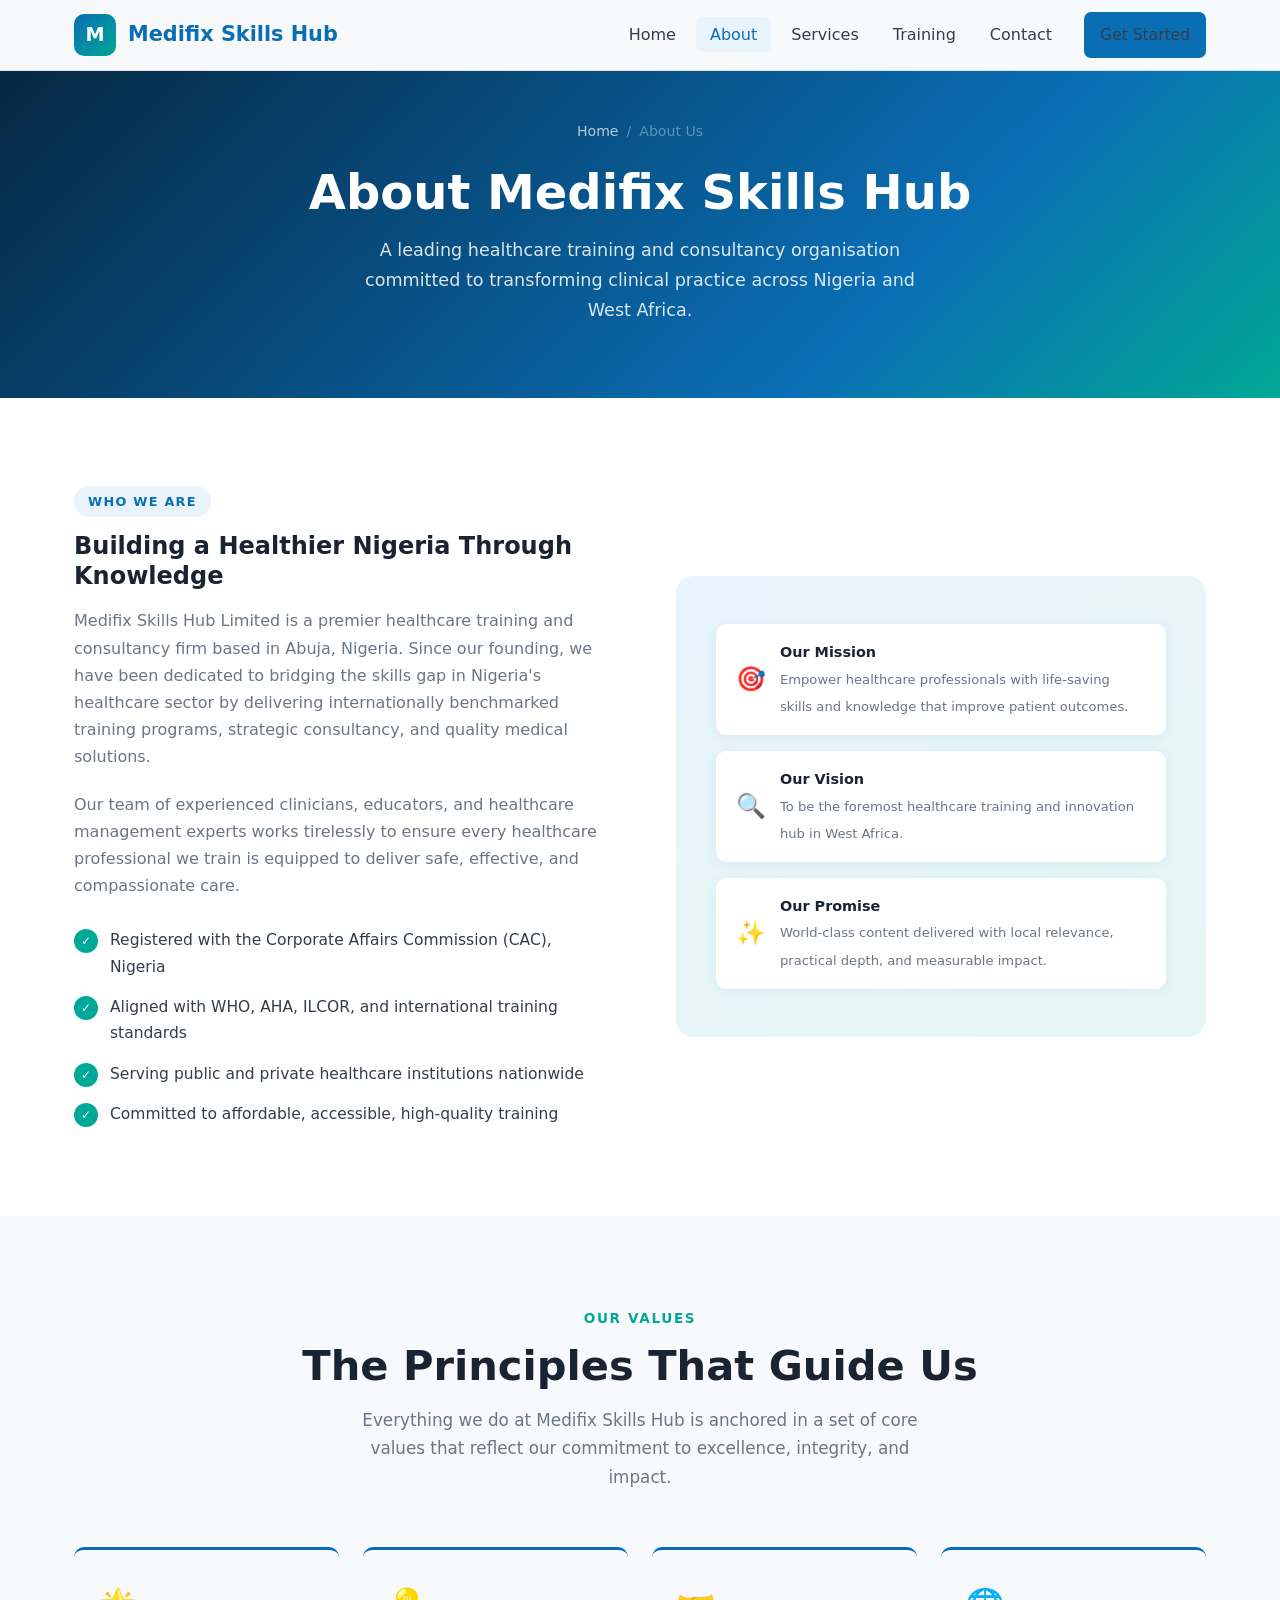
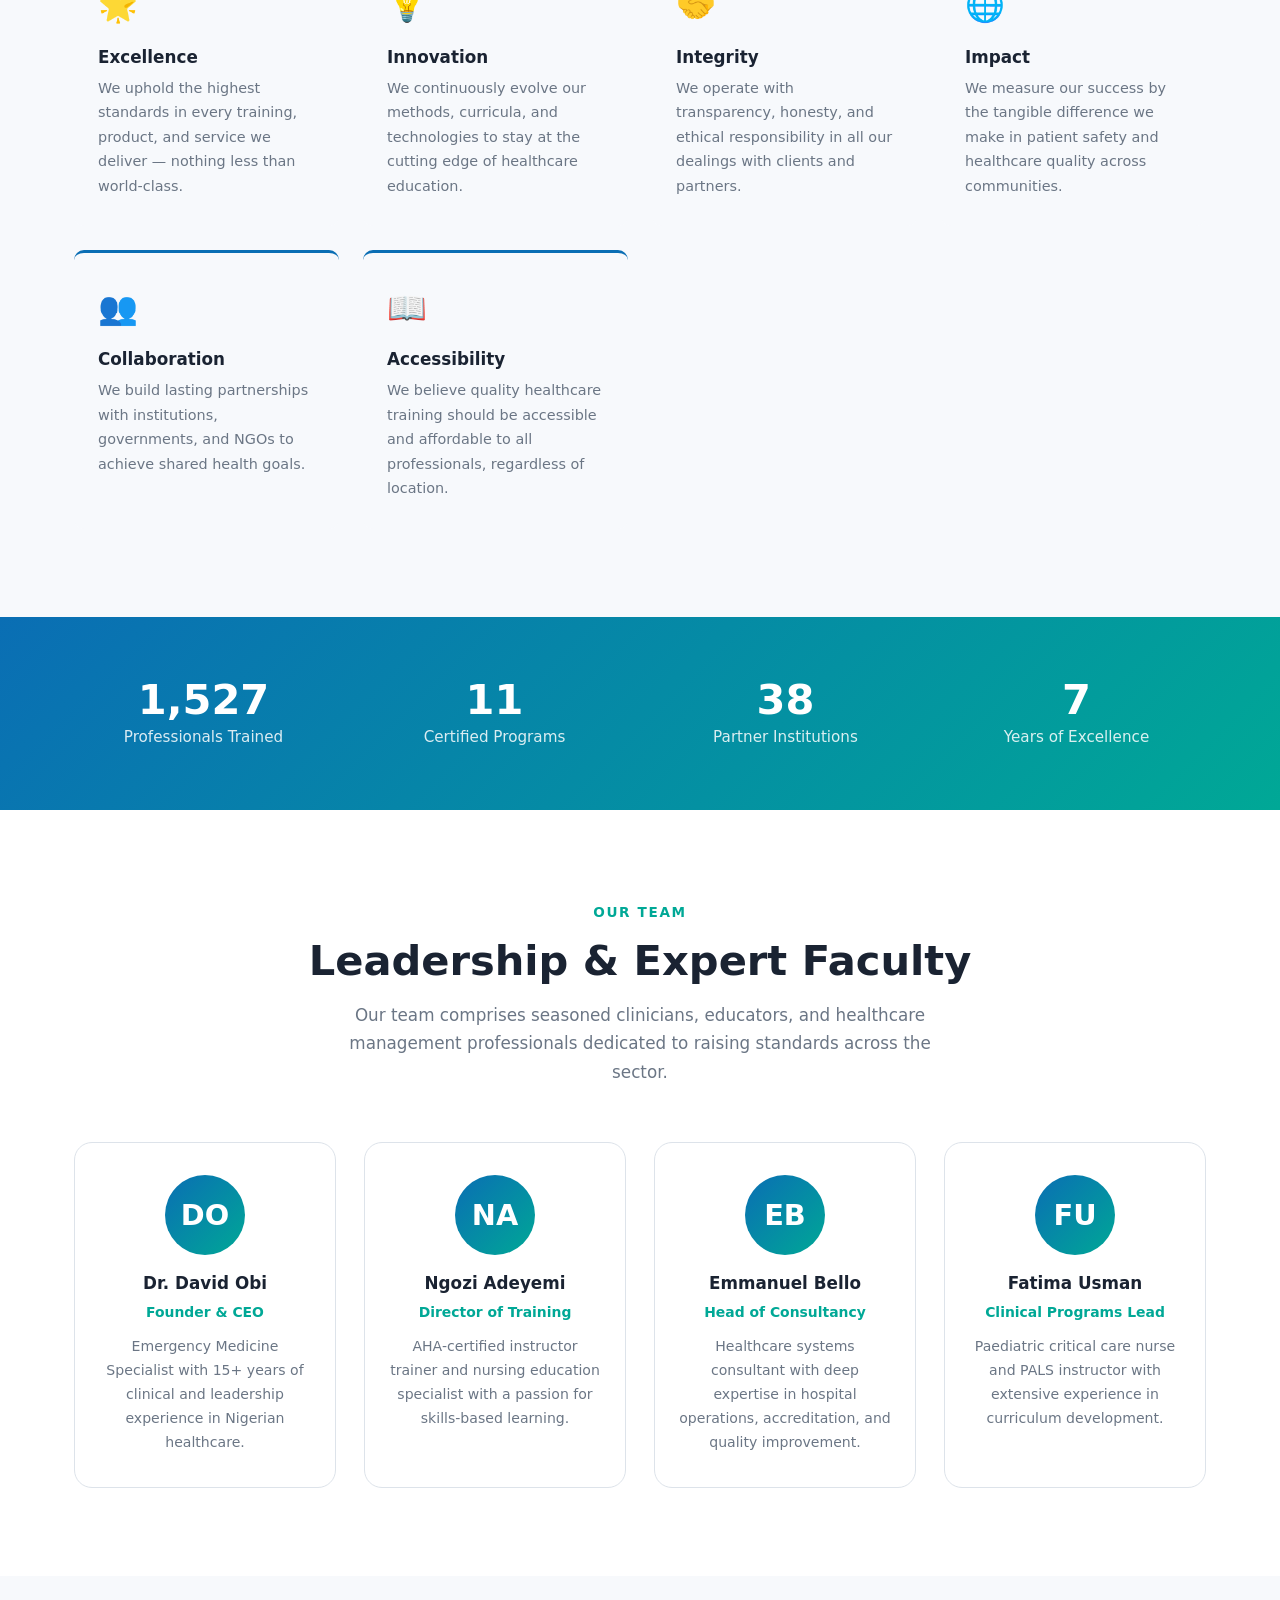
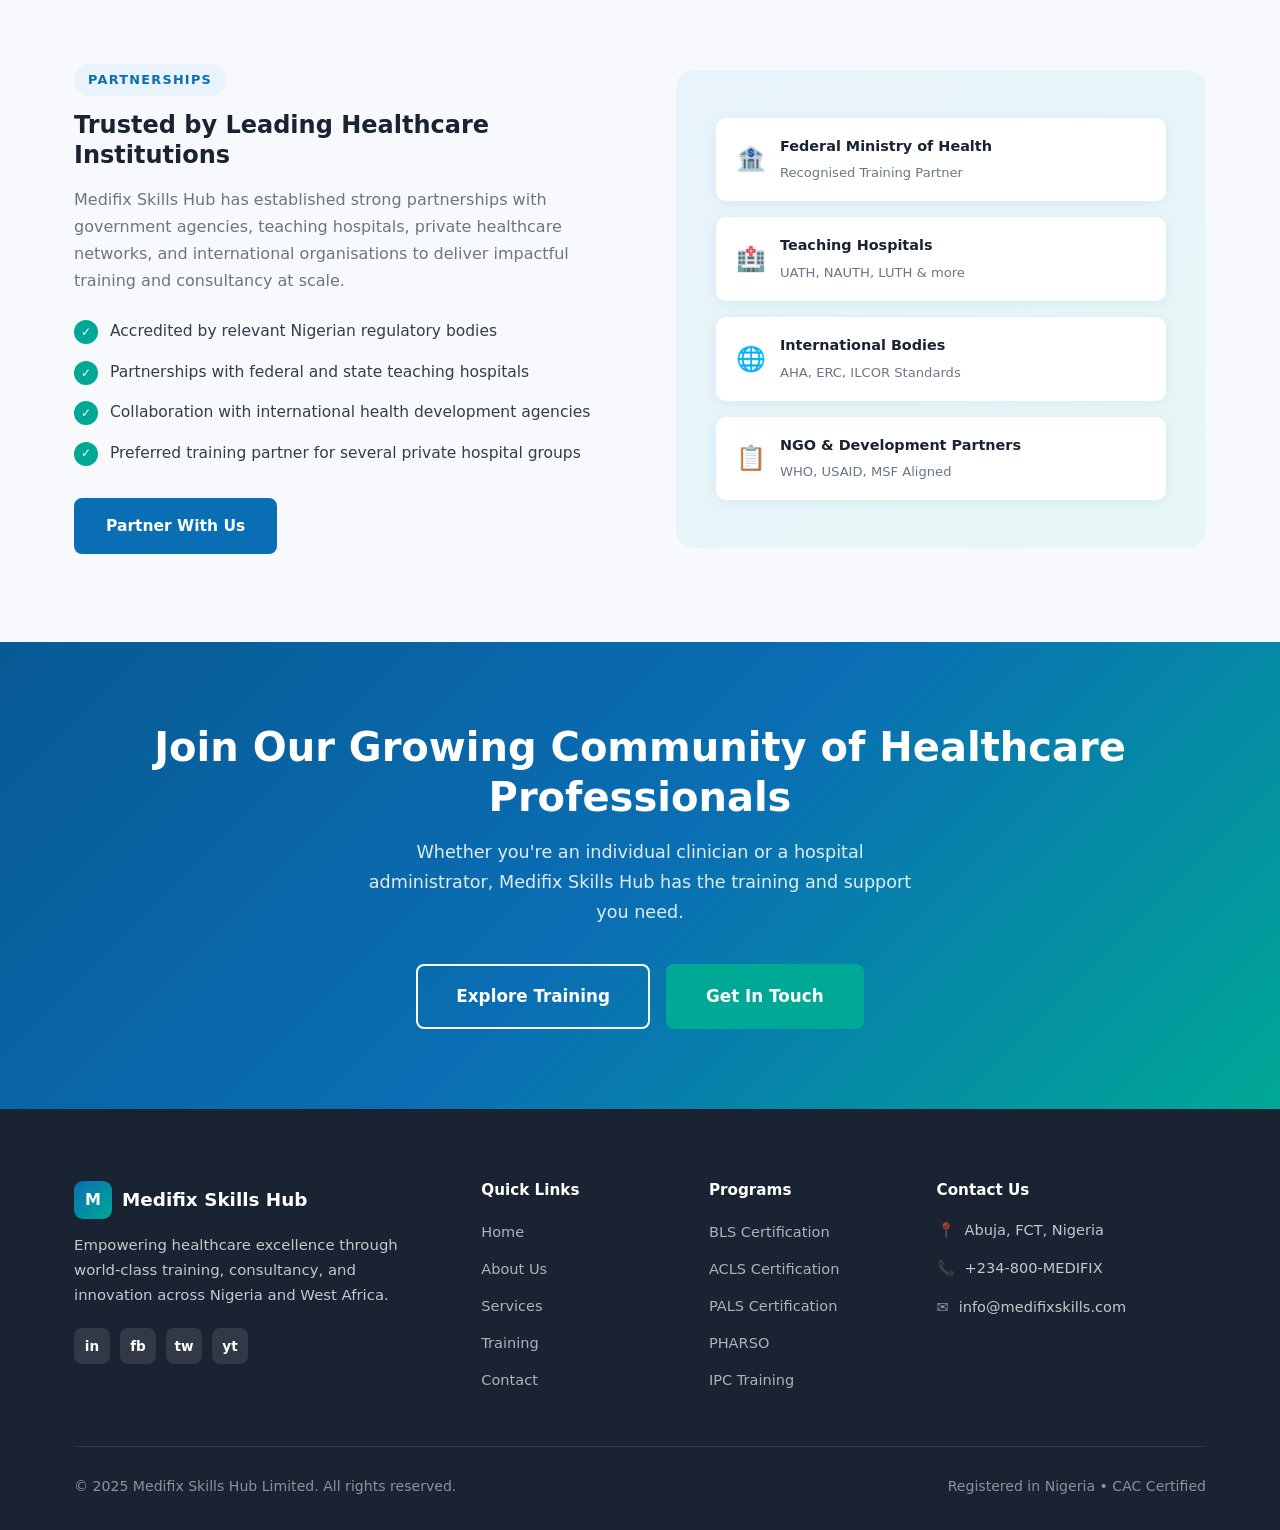
==== about.html @ f4ea7f1f "Initial commit: Medifix Skills Hub website" ====
<!DOCTYPE html>
<html lang="en">
<head>
  <meta charset="UTF-8" />
  <meta name="viewport" content="width=device-width, initial-scale=1.0" />
  <title>About Us – Medifix Skills Hub Limited</title>
  <meta name="description" content="Learn about Medifix Skills Hub Limited – our mission, vision, values, and the expert team driving healthcare excellence across Nigeria." />
  <link rel="stylesheet" href="css/styles.css" />
</head>
<body>

  <!-- NAVBAR -->
  <nav class="navbar">
    <div class="container nav-inner">
      <a href="index.html" class="nav-logo">
        <div class="nav-logo-icon">M</div>
        Medifix Skills Hub
      </a>
      <ul class="nav-links">
        <li><a href="index.html">Home</a></li>
        <li><a href="about.html" class="active">About</a></li>
        <li><a href="services.html">Services</a></li>
        <li><a href="training.html">Training</a></li>
        <li><a href="contact.html">Contact</a></li>
        <li class="nav-cta"><a href="contact.html" class="btn btn-primary">Get Started</a></li>
      </ul>
      <button class="hamburger" aria-label="Toggle menu">
        <span></span><span></span><span></span>
      </button>
    </div>
  </nav>

  <!-- PAGE HERO -->
  <section class="page-hero">
    <div class="container">
      <div class="breadcrumb">
        <a href="index.html">Home</a><span>/</span><span>About Us</span>
      </div>
      <h1>About Medifix Skills Hub</h1>
      <p>A leading healthcare training and consultancy organisation committed to transforming clinical practice across Nigeria and West Africa.</p>
    </div>
  </section>

  <!-- MISSION & VISION -->
  <section class="section-pad">
    <div class="container">
      <div class="two-col">
        <div>
          <span class="eyebrow-tag">Who We Are</span>
          <h2>Building a Healthier Nigeria Through Knowledge</h2>
          <p style="color:var(--text-light);margin:16px 0 20px;">Medifix Skills Hub Limited is a premier healthcare training and consultancy firm based in Abuja, Nigeria. Since our founding, we have been dedicated to bridging the skills gap in Nigeria's healthcare sector by delivering internationally benchmarked training programs, strategic consultancy, and quality medical solutions.</p>
          <p style="color:var(--text-light);margin-bottom:28px;">Our team of experienced clinicians, educators, and healthcare management experts works tirelessly to ensure every healthcare professional we train is equipped to deliver safe, effective, and compassionate care.</p>
          <ul class="features-list">
            <li>Registered with the Corporate Affairs Commission (CAC), Nigeria</li>
            <li>Aligned with WHO, AHA, ILCOR, and international training standards</li>
            <li>Serving public and private healthcare institutions nationwide</li>
            <li>Committed to affordable, accessible, high-quality training</li>
          </ul>
        </div>
        <div class="col-visual">
          <div class="col-visual-item">
            <div class="icon">&#127919;</div>
            <div><strong>Our Mission</strong><span>Empower healthcare professionals with life-saving skills and knowledge that improve patient outcomes.</span></div>
          </div>
          <div class="col-visual-item">
            <div class="icon">&#128269;</div>
            <div><strong>Our Vision</strong><span>To be the foremost healthcare training and innovation hub in West Africa.</span></div>
          </div>
          <div class="col-visual-item">
            <div class="icon">&#10024;</div>
            <div><strong>Our Promise</strong><span>World-class content delivered with local relevance, practical depth, and measurable impact.</span></div>
          </div>
        </div>
      </div>
    </div>
  </section>

  <!-- CORE VALUES -->
  <section class="section-pad bg-light">
    <div class="container">
      <div class="section-header">
        <span class="eyebrow">Our Values</span>
        <h2>The Principles That Guide Us</h2>
        <p>Everything we do at Medifix Skills Hub is anchored in a set of core values that reflect our commitment to excellence, integrity, and impact.</p>
      </div>
      <div class="values-grid">
        <div class="value-card">
          <div class="value-icon">&#127775;</div>
          <h3>Excellence</h3>
          <p>We uphold the highest standards in every training, product, and service we deliver — nothing less than world-class.</p>
        </div>
        <div class="value-card">
          <div class="value-icon">&#128161;</div>
          <h3>Innovation</h3>
          <p>We continuously evolve our methods, curricula, and technologies to stay at the cutting edge of healthcare education.</p>
        </div>
        <div class="value-card">
          <div class="value-icon">&#129309;</div>
          <h3>Integrity</h3>
          <p>We operate with transparency, honesty, and ethical responsibility in all our dealings with clients and partners.</p>
        </div>
        <div class="value-card">
          <div class="value-icon">&#127760;</div>
          <h3>Impact</h3>
          <p>We measure our success by the tangible difference we make in patient safety and healthcare quality across communities.</p>
        </div>
        <div class="value-card">
          <div class="value-icon">&#128101;</div>
          <h3>Collaboration</h3>
          <p>We build lasting partnerships with institutions, governments, and NGOs to achieve shared health goals.</p>
        </div>
        <div class="value-card">
          <div class="value-icon">&#128214;</div>
          <h3>Accessibility</h3>
          <p>We believe quality healthcare training should be accessible and affordable to all professionals, regardless of location.</p>
        </div>
      </div>
    </div>
  </section>

  <!-- STATS -->
  <section class="stats-band">
    <div class="container">
      <div class="stats-grid">
        <div class="stat-item"><strong>2000+</strong><span>Professionals Trained</span></div>
        <div class="stat-item"><strong>15+</strong><span>Certified Programs</span></div>
        <div class="stat-item"><strong>50+</strong><span>Partner Institutions</span></div>
        <div class="stat-item"><strong>10+</strong><span>Years of Excellence</span></div>
      </div>
    </div>
  </section>

  <!-- LEADERSHIP TEAM -->
  <section class="section-pad">
    <div class="container">
      <div class="section-header">
        <span class="eyebrow">Our Team</span>
        <h2>Leadership &amp; Expert Faculty</h2>
        <p>Our team comprises seasoned clinicians, educators, and healthcare management professionals dedicated to raising standards across the sector.</p>
      </div>
      <div class="team-grid">
        <div class="team-card">
          <div class="team-avatar">DO</div>
          <h3>Dr. David Obi</h3>
          <span>Founder &amp; CEO</span>
          <p style="font-size:0.88rem;color:var(--text-light);margin-top:10px;">Emergency Medicine Specialist with 15+ years of clinical and leadership experience in Nigerian healthcare.</p>
        </div>
        <div class="team-card">
          <div class="team-avatar">NA</div>
          <h3>Ngozi Adeyemi</h3>
          <span>Director of Training</span>
          <p style="font-size:0.88rem;color:var(--text-light);margin-top:10px;">AHA-certified instructor trainer and nursing education specialist with a passion for skills-based learning.</p>
        </div>
        <div class="team-card">
          <div class="team-avatar">EB</div>
          <h3>Emmanuel Bello</h3>
          <span>Head of Consultancy</span>
          <p style="font-size:0.88rem;color:var(--text-light);margin-top:10px;">Healthcare systems consultant with deep expertise in hospital operations, accreditation, and quality improvement.</p>
        </div>
        <div class="team-card">
          <div class="team-avatar">FU</div>
          <h3>Fatima Usman</h3>
          <span>Clinical Programs Lead</span>
          <p style="font-size:0.88rem;color:var(--text-light);margin-top:10px;">Paediatric critical care nurse and PALS instructor with extensive experience in curriculum development.</p>
        </div>
      </div>
    </div>
  </section>

  <!-- PARTNERSHIPS -->
  <section class="section-pad bg-light">
    <div class="container">
      <div class="two-col reverse">
        <div class="col-visual">
          <div class="col-visual-item"><div class="icon">&#127974;</div><div><strong>Federal Ministry of Health</strong><span>Recognised Training Partner</span></div></div>
          <div class="col-visual-item"><div class="icon">&#127973;</div><div><strong>Teaching Hospitals</strong><span>UATH, NAUTH, LUTH &amp; more</span></div></div>
          <div class="col-visual-item"><div class="icon">&#127760;</div><div><strong>International Bodies</strong><span>AHA, ERC, ILCOR Standards</span></div></div>
          <div class="col-visual-item"><div class="icon">&#128203;</div><div><strong>NGO &amp; Development Partners</strong><span>WHO, USAID, MSF Aligned</span></div></div>
        </div>
        <div>
          <span class="eyebrow-tag">Partnerships</span>
          <h2>Trusted by Leading Healthcare Institutions</h2>
          <p style="color:var(--text-light);margin:16px 0 24px;">Medifix Skills Hub has established strong partnerships with government agencies, teaching hospitals, private healthcare networks, and international organisations to deliver impactful training and consultancy at scale.</p>
          <ul class="features-list">
            <li>Accredited by relevant Nigerian regulatory bodies</li>
            <li>Partnerships with federal and state teaching hospitals</li>
            <li>Collaboration with international health development agencies</li>
            <li>Preferred training partner for several private hospital groups</li>
          </ul>
          <a href="contact.html" class="btn btn-primary mt-4">Partner With Us</a>
        </div>
      </div>
    </div>
  </section>

  <!-- CTA -->
  <section class="cta-section">
    <div class="container">
      <h2>Join Our Growing Community of Healthcare Professionals</h2>
      <p>Whether you're an individual clinician or a hospital administrator, Medifix Skills Hub has the training and support you need.</p>
      <div class="cta-actions">
        <a href="training.html" class="btn btn-outline btn-lg">Explore Training</a>
        <a href="contact.html" class="btn btn-secondary btn-lg">Get In Touch</a>
      </div>
    </div>
  </section>

  <!-- FOOTER -->
  <footer class="footer">
    <div class="container">
      <div class="footer-grid">
        <div class="footer-brand">
          <a href="index.html" class="footer-logo"><div class="footer-logo-icon">M</div>Medifix Skills Hub</a>
          <p>Empowering healthcare excellence through world-class training, consultancy, and innovation across Nigeria and West Africa.</p>
          <div class="social-links">
            <a href="#" class="social-link">in</a><a href="#" class="social-link">fb</a>
            <a href="#" class="social-link">tw</a><a href="#" class="social-link">yt</a>
          </div>
        </div>
        <div class="footer-col">
          <h4>Quick Links</h4>
          <ul class="footer-links">
            <li><a href="index.html">Home</a></li><li><a href="about.html">About Us</a></li>
            <li><a href="services.html">Services</a></li><li><a href="training.html">Training</a></li>
            <li><a href="contact.html">Contact</a></li>
          </ul>
        </div>
        <div class="footer-col">
          <h4>Programs</h4>
          <ul class="footer-links">
            <li><a href="training.html">BLS Certification</a></li><li><a href="training.html">ACLS Certification</a></li>
            <li><a href="training.html">PALS Certification</a></li><li><a href="training.html">PHARSO</a></li>
            <li><a href="training.html">IPC Training</a></li>
          </ul>
        </div>
        <div class="footer-col">
          <h4>Contact Us</h4>
          <div class="footer-contact-item"><span>&#128205;</span><span>Abuja, FCT, Nigeria</span></div>
          <div class="footer-contact-item"><span>&#128222;</span><span>+234-800-MEDIFIX</span></div>
          <div class="footer-contact-item"><span>&#9993;</span><span>info@medifixskills.com</span></div>
        </div>
      </div>
      <div class="footer-bottom">
        <span>&copy; 2025 Medifix Skills Hub Limited. All rights reserved.</span>
        <span>Registered in Nigeria &bull; CAC Certified</span>
      </div>
    </div>
  </footer>

  <button id="backToTop" style="position:fixed;bottom:28px;right:28px;width:44px;height:44px;border-radius:50%;background:var(--primary);color:white;border:none;font-size:1.2rem;cursor:pointer;opacity:0;transition:opacity 0.3s;box-shadow:var(--shadow);pointer-events:none;" aria-label="Back to top">&#8679;</button>
  <script src="js/main.js"></script>
</body>
</html>
---- css/styles.css ----
/* =============================================
   MEDIFIX SKILLS HUB - Main Stylesheet
   ============================================= */

:root {
  --primary: #0a6eb4;
  --primary-dark: #085a94;
  --primary-light: #e8f3fb;
  --secondary: #00a896;
  --secondary-dark: #008578;
  --accent: #f4a532;
  --dark: #1a2332;
  --text: #333d4b;
  --text-light: #6b7685;
  --white: #ffffff;
  --light-bg: #f7f9fc;
  --border: #dde3ea;
  --shadow: 0 4px 20px rgba(10,110,180,0.10);
  --shadow-lg: 0 8px 40px rgba(10,110,180,0.16);
  --radius: 10px;
  --radius-lg: 18px;
  --transition: all 0.28s cubic-bezier(.4,0,.2,1);
  --font: 'Segoe UI', system-ui, -apple-system, sans-serif;
}

*, *::before, *::after { box-sizing: border-box; margin: 0; padding: 0; }

html { scroll-behavior: smooth; font-size: 16px; }

body {
  font-family: var(--font);
  color: var(--text);
  background: var(--white);
  line-height: 1.7;
  overflow-x: hidden;
}

a { color: var(--primary); text-decoration: none; transition: var(--transition); }
a:hover { color: var(--primary-dark); }

img { max-width: 100%; height: auto; display: block; }

h1,h2,h3,h4,h5,h6 {
  color: var(--dark);
  line-height: 1.25;
  font-weight: 700;
}

.container { max-width: 1180px; margin: 0 auto; padding: 0 24px; }
.section-pad { padding: 88px 0; }
.section-pad-sm { padding: 56px 0; }

/* ---- BUTTONS ---- */
.btn {
  display: inline-flex;
  align-items: center;
  gap: 8px;
  padding: 13px 30px;
  border-radius: 8px;
  font-weight: 600;
  font-size: 0.97rem;
  cursor: pointer;
  border: 2px solid transparent;
  transition: var(--transition);
  text-decoration: none;
}
.btn-primary {
  background: var(--primary);
  color: var(--white);
  border-color: var(--primary);
}
.btn-primary:hover {
  background: var(--primary-dark);
  border-color: var(--primary-dark);
  color: var(--white);
  transform: translateY(-2px);
  box-shadow: var(--shadow);
}
.btn-secondary {
  background: var(--secondary);
  color: var(--white);
  border-color: var(--secondary);
}
.btn-secondary:hover {
  background: var(--secondary-dark);
  border-color: var(--secondary-dark);
  color: var(--white);
  transform: translateY(-2px);
}
.btn-outline {
  background: transparent;
  color: var(--white);
  border-color: var(--white);
}
.btn-outline:hover {
  background: var(--white);
  color: var(--primary);
}
.btn-lg { padding: 16px 38px; font-size: 1.05rem; }

/* ---- NAVBAR ---- */
.navbar {
  position: fixed;
  top: 0; left: 0; right: 0;
  z-index: 1000;
  background: rgba(255,255,255,0.97);
  backdrop-filter: blur(10px);
  border-bottom: 1px solid var(--border);
  transition: var(--transition);
}
.navbar.scrolled {
  box-shadow: var(--shadow);
}
.nav-inner {
  display: flex;
  align-items: center;
  justify-content: space-between;
  height: 70px;
}
.nav-logo {
  display: flex;
  align-items: center;
  gap: 12px;
  font-weight: 800;
  font-size: 1.3rem;
  color: var(--primary);
  text-decoration: none;
}
.nav-logo-icon {
  width: 42px;
  height: 42px;
  background: linear-gradient(135deg, var(--primary), var(--secondary));
  border-radius: 10px;
  display: flex;
  align-items: center;
  justify-content: center;
  color: white;
  font-size: 1.2rem;
  font-weight: 900;
}
.nav-links {
  display: flex;
  align-items: center;
  gap: 6px;
  list-style: none;
}
.nav-links a {
  padding: 8px 14px;
  border-radius: 7px;
  font-weight: 500;
  color: var(--text);
  transition: var(--transition);
}
.nav-links a:hover, .nav-links a.active {
  background: var(--primary-light);
  color: var(--primary);
}
.nav-cta { margin-left: 12px; }
.hamburger {
  display: none;
  flex-direction: column;
  gap: 5px;
  cursor: pointer;
  padding: 8px;
  border: none;
  background: none;
}
.hamburger span {
  display: block;
  width: 24px;
  height: 2.5px;
  background: var(--dark);
  border-radius: 2px;
  transition: var(--transition);
}
.hamburger.open span:nth-child(1) { transform: translateY(7.5px) rotate(45deg); }
.hamburger.open span:nth-child(2) { opacity: 0; }
.hamburger.open span:nth-child(3) { transform: translateY(-7.5px) rotate(-45deg); }

/* ---- HERO ---- */
.hero {
  min-height: 100vh;
  background: linear-gradient(135deg, #05233b 0%, #0a6eb4 55%, #00a896 100%);
  display: flex;
  align-items: center;
  padding-top: 70px;
  position: relative;
  overflow: hidden;
}
.hero::before {
  content: '';
  position: absolute;
  inset: 0;
  background: url("data:image/svg+xml,%3Csvg width='60' height='60' viewBox='0 0 60 60' xmlns='http://www.w3.org/2000/svg'%3E%3Cg fill='none' fill-rule='evenodd'%3E%3Cg fill='%23ffffff' fill-opacity='0.04'%3E%3Ccircle cx='30' cy='30' r='2'/%3E%3C/g%3E%3C/g%3E%3C/svg%3E");
}
.hero-content {
  position: relative;
  z-index: 2;
  max-width: 700px;
}
.hero-badge {
  display: inline-flex;
  align-items: center;
  gap: 8px;
  background: rgba(255,255,255,0.15);
  border: 1px solid rgba(255,255,255,0.25);
  color: white;
  padding: 7px 16px;
  border-radius: 50px;
  font-size: 0.87rem;
  font-weight: 500;
  margin-bottom: 24px;
  backdrop-filter: blur(6px);
}
.hero h1 {
  font-size: clamp(2.2rem, 5vw, 3.5rem);
  color: white;
  margin-bottom: 22px;
  line-height: 1.18;
}
.hero h1 span { color: var(--accent); }
.hero p {
  font-size: 1.15rem;
  color: rgba(255,255,255,0.87);
  margin-bottom: 36px;
  max-width: 560px;
}
.hero-actions { display: flex; gap: 14px; flex-wrap: wrap; }
.hero-stats {
  display: flex;
  gap: 36px;
  margin-top: 52px;
  padding-top: 36px;
  border-top: 1px solid rgba(255,255,255,0.18);
  flex-wrap: wrap;
}
.hero-stat { color: white; }
.hero-stat strong { display: block; font-size: 2rem; font-weight: 800; line-height: 1; }
.hero-stat span { font-size: 0.88rem; opacity: 0.8; }

/* ---- SECTION HEADERS ---- */
.section-header { text-align: center; margin-bottom: 56px; }
.section-header .eyebrow {
  display: inline-block;
  color: var(--secondary);
  font-weight: 700;
  font-size: 0.85rem;
  letter-spacing: 0.12em;
  text-transform: uppercase;
  margin-bottom: 10px;
}
.section-header h2 { font-size: clamp(1.8rem, 3.5vw, 2.6rem); margin-bottom: 14px; }
.section-header p { color: var(--text-light); font-size: 1.05rem; max-width: 600px; margin: 0 auto; }

/* ---- CARDS ---- */
.cards-grid {
  display: grid;
  grid-template-columns: repeat(auto-fit, minmax(270px, 1fr));
  gap: 28px;
}
.card {
  background: var(--white);
  border: 1px solid var(--border);
  border-radius: var(--radius-lg);
  padding: 36px 30px;
  transition: var(--transition);
  position: relative;
  overflow: hidden;
}
.card:hover {
  transform: translateY(-6px);
  box-shadow: var(--shadow-lg);
  border-color: var(--primary);
}
.card-icon {
  width: 60px;
  height: 60px;
  border-radius: 14px;
  background: var(--primary-light);
  display: flex;
  align-items: center;
  justify-content: center;
  font-size: 1.6rem;
  margin-bottom: 20px;
  color: var(--primary);
}
.card-icon.green { background: #e6f7f5; color: var(--secondary); }
.card-icon.amber { background: #fef6e8; color: var(--accent); }
.card-icon.red { background: #fdeeed; color: #e05252; }
.card h3 { font-size: 1.18rem; margin-bottom: 10px; }
.card p { color: var(--text-light); font-size: 0.95rem; margin-bottom: 18px; }
.card-link {
  color: var(--primary);
  font-weight: 600;
  font-size: 0.92rem;
  display: inline-flex;
  align-items: center;
  gap: 5px;
}
.card-link:hover { gap: 10px; }

/* ---- STATS BAND ---- */
.stats-band {
  background: linear-gradient(135deg, var(--primary), var(--secondary));
  color: white;
  padding: 60px 0;
}
.stats-grid {
  display: grid;
  grid-template-columns: repeat(auto-fit, minmax(180px, 1fr));
  gap: 32px;
  text-align: center;
}
.stat-item strong { display: block; font-size: 2.6rem; font-weight: 800; line-height: 1.1; }
.stat-item span { font-size: 0.95rem; opacity: 0.85; }

/* ---- FEATURES LIST ---- */
.features-list { list-style: none; display: flex; flex-direction: column; gap: 14px; }
.features-list li {
  display: flex;
  align-items: flex-start;
  gap: 12px;
  font-size: 0.97rem;
}
.features-list li::before {
  content: '✓';
  flex-shrink: 0;
  width: 24px;
  height: 24px;
  background: var(--secondary);
  color: white;
  border-radius: 50%;
  display: flex;
  align-items: center;
  justify-content: center;
  font-size: 0.75rem;
  font-weight: 700;
  margin-top: 2px;
}

/* ---- TWO-COL LAYOUT ---- */
.two-col {
  display: grid;
  grid-template-columns: 1fr 1fr;
  gap: 72px;
  align-items: center;
}
.two-col.reverse { direction: rtl; }
.two-col.reverse > * { direction: ltr; }
.col-visual {
  background: linear-gradient(145deg, var(--primary-light), #e6f7f5);
  border-radius: var(--radius-lg);
  padding: 48px 40px;
  display: flex;
  flex-direction: column;
  gap: 16px;
}
.col-visual-item {
  background: white;
  border-radius: 10px;
  padding: 16px 20px;
  display: flex;
  align-items: center;
  gap: 14px;
  box-shadow: 0 2px 12px rgba(10,110,180,0.08);
}
.col-visual-item .icon {
  font-size: 1.5rem;
  flex-shrink: 0;
}
.col-visual-item strong { display: block; font-size: 0.9rem; color: var(--dark); }
.col-visual-item span { font-size: 0.82rem; color: var(--text-light); }
.eyebrow-tag {
  display: inline-block;
  background: var(--primary-light);
  color: var(--primary);
  font-size: 0.8rem;
  font-weight: 700;
  letter-spacing: 0.1em;
  text-transform: uppercase;
  padding: 5px 14px;
  border-radius: 50px;
  margin-bottom: 14px;
}

/* ---- TESTIMONIALS ---- */
.testimonials-grid {
  display: grid;
  grid-template-columns: repeat(auto-fit, minmax(300px, 1fr));
  gap: 28px;
}
.testimonial-card {
  background: var(--white);
  border: 1px solid var(--border);
  border-radius: var(--radius-lg);
  padding: 32px;
  position: relative;
}
.testimonial-card::before {
  content: '"';
  position: absolute;
  top: 20px;
  right: 28px;
  font-size: 5rem;
  color: var(--primary-light);
  font-family: Georgia, serif;
  line-height: 1;
}
.testimonial-stars { color: var(--accent); font-size: 1.1rem; margin-bottom: 14px; }
.testimonial-text { color: var(--text); font-style: italic; margin-bottom: 22px; line-height: 1.7; }
.testimonial-author { display: flex; align-items: center; gap: 12px; }
.author-avatar {
  width: 44px;
  height: 44px;
  border-radius: 50%;
  background: linear-gradient(135deg, var(--primary), var(--secondary));
  display: flex;
  align-items: center;
  justify-content: center;
  color: white;
  font-weight: 700;
  font-size: 1.1rem;
}
.author-info strong { display: block; font-size: 0.92rem; }
.author-info span { font-size: 0.82rem; color: var(--text-light); }

/* ---- PAGE HERO (inner pages) ---- */
.page-hero {
  background: linear-gradient(135deg, #05233b 0%, #0a6eb4 70%, #00a896 100%);
  padding: 120px 0 72px;
  color: white;
  text-align: center;
}
.page-hero h1 { color: white; font-size: clamp(1.9rem, 4vw, 3rem); margin-bottom: 14px; }
.page-hero p { color: rgba(255,255,255,0.85); font-size: 1.1rem; max-width: 560px; margin: 0 auto; }
.breadcrumb {
  display: flex;
  justify-content: center;
  gap: 8px;
  align-items: center;
  margin-bottom: 18px;
  font-size: 0.88rem;
  color: rgba(255,255,255,0.7);
}
.breadcrumb a { color: rgba(255,255,255,0.7); }
.breadcrumb a:hover { color: white; }
.breadcrumb span { opacity: 0.5; }

/* ---- TRAINING PROGRAMS ---- */
.program-card {
  background: var(--white);
  border: 1px solid var(--border);
  border-radius: var(--radius-lg);
  overflow: hidden;
  transition: var(--transition);
}
.program-card:hover { transform: translateY(-5px); box-shadow: var(--shadow-lg); }
.program-header {
  padding: 28px 28px 20px;
  border-bottom: 1px solid var(--border);
}
.program-badge {
  display: inline-block;
  padding: 4px 12px;
  border-radius: 50px;
  font-size: 0.78rem;
  font-weight: 700;
  letter-spacing: 0.08em;
  text-transform: uppercase;
  margin-bottom: 12px;
}
.badge-critical { background: #fdeeed; color: #d63031; }
.badge-advanced { background: #e8f3fb; color: var(--primary); }
.badge-essential { background: #e6f7f5; color: var(--secondary); }
.badge-custom { background: #fef6e8; color: var(--accent); }
.program-header h3 { font-size: 1.15rem; margin-bottom: 6px; }
.program-header p { color: var(--text-light); font-size: 0.92rem; }
.program-body { padding: 22px 28px; }
.program-meta { display: flex; gap: 18px; margin-bottom: 16px; flex-wrap: wrap; }
.program-meta-item { display: flex; align-items: center; gap: 6px; font-size: 0.87rem; color: var(--text-light); }
.program-footer { padding: 16px 28px 24px; }

/* ---- CONTACT ---- */
.contact-grid { display: grid; grid-template-columns: 1fr 1.5fr; gap: 56px; align-items: start; }
.contact-info-card {
  background: linear-gradient(145deg, var(--primary), var(--secondary));
  border-radius: var(--radius-lg);
  padding: 42px 36px;
  color: white;
}
.contact-info-card h3 { color: white; margin-bottom: 10px; font-size: 1.4rem; }
.contact-info-card p { opacity: 0.87; margin-bottom: 32px; }
.contact-detail {
  display: flex;
  gap: 14px;
  align-items: flex-start;
  margin-bottom: 24px;
}
.contact-detail-icon {
  width: 42px;
  height: 42px;
  background: rgba(255,255,255,0.18);
  border-radius: 10px;
  display: flex;
  align-items: center;
  justify-content: center;
  font-size: 1.1rem;
  flex-shrink: 0;
}
.contact-detail strong { display: block; font-size: 0.9rem; opacity: 0.75; margin-bottom: 3px; }
.contact-detail span { font-size: 0.97rem; }
.form-card {
  background: var(--white);
  border: 1px solid var(--border);
  border-radius: var(--radius-lg);
  padding: 42px 38px;
  box-shadow: var(--shadow);
}
.form-group { margin-bottom: 22px; }
.form-group label {
  display: block;
  font-weight: 600;
  font-size: 0.9rem;
  margin-bottom: 7px;
  color: var(--dark);
}
.form-group input,
.form-group select,
.form-group textarea {
  width: 100%;
  padding: 12px 16px;
  border: 1.5px solid var(--border);
  border-radius: 8px;
  font-size: 0.96rem;
  color: var(--text);
  font-family: var(--font);
  background: var(--white);
  transition: var(--transition);
  outline: none;
}
.form-group input:focus,
.form-group select:focus,
.form-group textarea:focus {
  border-color: var(--primary);
  box-shadow: 0 0 0 3px rgba(10,110,180,0.1);
}
.form-group textarea { resize: vertical; min-height: 120px; }
.form-row { display: grid; grid-template-columns: 1fr 1fr; gap: 16px; }
.form-group .error-msg {
  color: #d63031;
  font-size: 0.82rem;
  margin-top: 5px;
  display: none;
}
.form-group.error input,
.form-group.error textarea,
.form-group.error select { border-color: #d63031; }
.form-group.error .error-msg { display: block; }
.form-success {
  display: none;
  background: #e6f7f5;
  border: 1px solid var(--secondary);
  border-radius: 8px;
  padding: 16px 20px;
  color: var(--secondary-dark);
  font-weight: 500;
  margin-top: 16px;
}

/* ---- ABOUT ---- */
.team-grid { display: grid; grid-template-columns: repeat(auto-fit, minmax(220px, 1fr)); gap: 28px; }
.team-card {
  background: var(--white);
  border: 1px solid var(--border);
  border-radius: var(--radius-lg);
  padding: 32px 24px;
  text-align: center;
  transition: var(--transition);
}
.team-card:hover { transform: translateY(-4px); box-shadow: var(--shadow); }
.team-avatar {
  width: 80px;
  height: 80px;
  border-radius: 50%;
  background: linear-gradient(135deg, var(--primary), var(--secondary));
  display: flex;
  align-items: center;
  justify-content: center;
  color: white;
  font-weight: 800;
  font-size: 1.8rem;
  margin: 0 auto 18px;
}
.team-card h3 { font-size: 1.05rem; margin-bottom: 4px; }
.team-card span { font-size: 0.87rem; color: var(--secondary); font-weight: 600; }

/* ---- VALUES ---- */
.values-grid { display: grid; grid-template-columns: repeat(auto-fit, minmax(220px, 1fr)); gap: 24px; }
.value-card {
  background: var(--light-bg);
  border-radius: var(--radius);
  padding: 28px 24px;
  border-top: 3px solid var(--primary);
}
.value-icon { font-size: 2rem; margin-bottom: 14px; }
.value-card h3 { font-size: 1.05rem; margin-bottom: 8px; }
.value-card p { font-size: 0.9rem; color: var(--text-light); }

/* ---- CTA SECTION ---- */
.cta-section {
  background: linear-gradient(135deg, var(--primary-dark) 0%, var(--primary) 50%, var(--secondary) 100%);
  padding: 80px 0;
  text-align: center;
  color: white;
}
.cta-section h2 { color: white; font-size: clamp(1.8rem, 3.5vw, 2.5rem); margin-bottom: 16px; }
.cta-section p { color: rgba(255,255,255,0.87); font-size: 1.1rem; margin-bottom: 36px; max-width: 560px; margin-left: auto; margin-right: auto; }
.cta-actions { display: flex; justify-content: center; gap: 16px; flex-wrap: wrap; }

/* ---- FOOTER ---- */
.footer {
  background: var(--dark);
  color: rgba(255,255,255,0.75);
  padding: 72px 0 32px;
}
.footer-grid {
  display: grid;
  grid-template-columns: 2fr 1fr 1fr 1.5fr;
  gap: 48px;
  margin-bottom: 52px;
}
.footer-brand p { font-size: 0.93rem; line-height: 1.7; margin: 14px 0 20px; }
.footer-logo {
  display: flex;
  align-items: center;
  gap: 10px;
  font-weight: 800;
  font-size: 1.15rem;
  color: white;
  text-decoration: none;
}
.footer-logo-icon {
  width: 38px;
  height: 38px;
  background: linear-gradient(135deg, var(--primary), var(--secondary));
  border-radius: 9px;
  display: flex;
  align-items: center;
  justify-content: center;
  color: white;
  font-size: 1rem;
  font-weight: 900;
}
.footer-col h4 { color: white; font-size: 0.95rem; margin-bottom: 18px; }
.footer-links { list-style: none; display: flex; flex-direction: column; gap: 10px; }
.footer-links a { color: rgba(255,255,255,0.65); font-size: 0.91rem; transition: var(--transition); }
.footer-links a:hover { color: white; padding-left: 4px; }
.footer-contact-item { display: flex; gap: 10px; align-items: flex-start; margin-bottom: 14px; font-size: 0.91rem; }
.footer-contact-item span:first-child { flex-shrink: 0; opacity: 0.7; }
.social-links { display: flex; gap: 10px; margin-top: 16px; }
.social-link {
  width: 36px;
  height: 36px;
  background: rgba(255,255,255,0.1);
  border-radius: 8px;
  display: flex;
  align-items: center;
  justify-content: center;
  color: white;
  font-size: 0.85rem;
  font-weight: 700;
  transition: var(--transition);
}
.social-link:hover { background: var(--primary); color: white; }
.footer-bottom {
  border-top: 1px solid rgba(255,255,255,0.1);
  padding-top: 28px;
  display: flex;
  justify-content: space-between;
  align-items: center;
  flex-wrap: wrap;
  gap: 12px;
  font-size: 0.88rem;
  color: rgba(255,255,255,0.5);
}

/* ---- UTILITY ---- */
.bg-light { background: var(--light-bg); }
.text-center { text-align: center; }
.mt-2 { margin-top: 16px; }
.mt-4 { margin-top: 32px; }
.mb-4 { margin-bottom: 32px; }

/* ---- RESPONSIVE ---- */
@media (max-width: 1024px) {
  .two-col { grid-template-columns: 1fr; gap: 40px; }
  .two-col.reverse { direction: ltr; }
  .contact-grid { grid-template-columns: 1fr; }
  .footer-grid { grid-template-columns: 1fr 1fr; }
}
@media (max-width: 768px) {
  .nav-links, .nav-cta { display: none; }
  .hamburger { display: flex; }
  .nav-links.open {
    display: flex;
    flex-direction: column;
    position: fixed;
    top: 70px; left: 0; right: 0;
    background: white;
    padding: 20px 24px 28px;
    border-bottom: 1px solid var(--border);
    box-shadow: var(--shadow);
    gap: 4px;
  }
  .nav-links.open .nav-cta { display: flex; margin: 10px 0 0; }
  .hero { min-height: auto; padding: 110px 0 64px; }
  .hero-stats { gap: 24px; }
  .section-pad { padding: 64px 0; }
  .form-row { grid-template-columns: 1fr; }
  .footer-grid { grid-template-columns: 1fr; gap: 32px; }
  .footer-bottom { flex-direction: column; text-align: center; }
}
@media (max-width: 480px) {
  .btn-lg { padding: 14px 26px; }
  .cards-grid { grid-template-columns: 1fr; }
  .hero-actions { flex-direction: column; align-items: flex-start; }
}
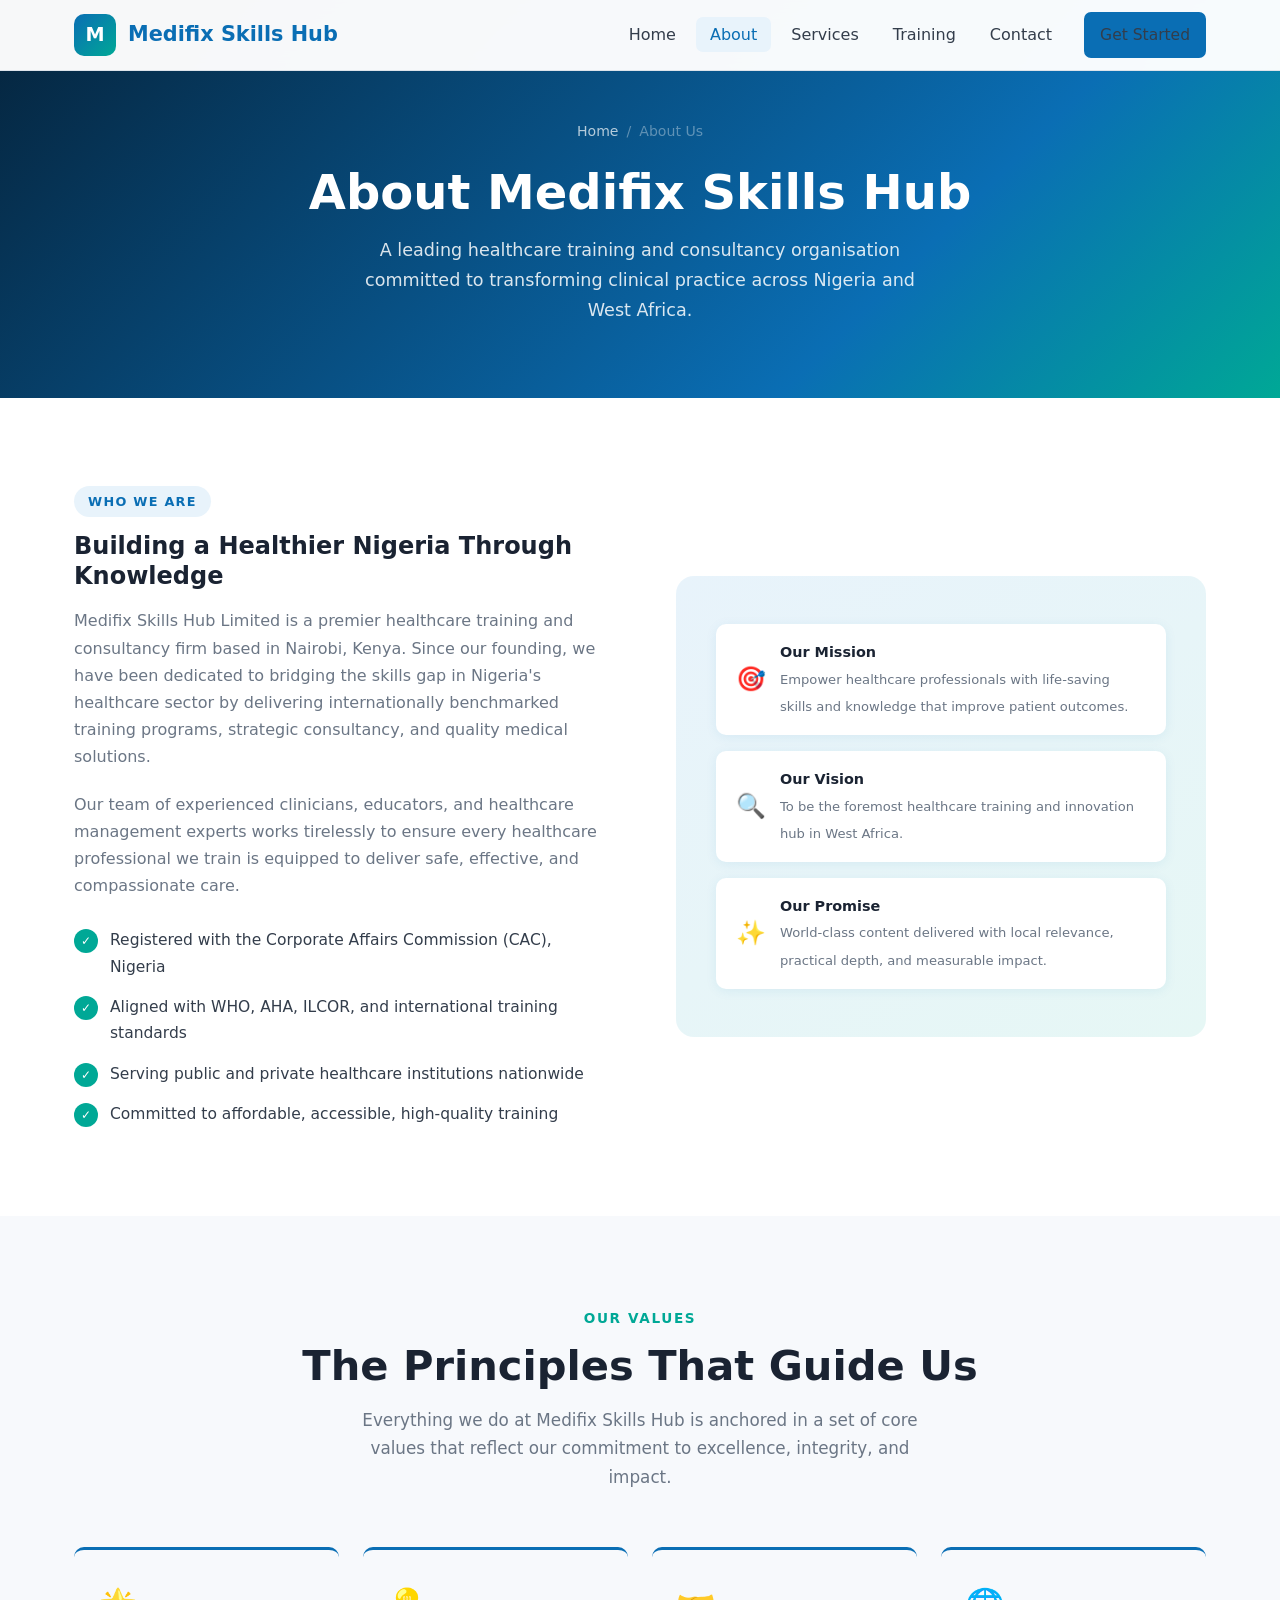
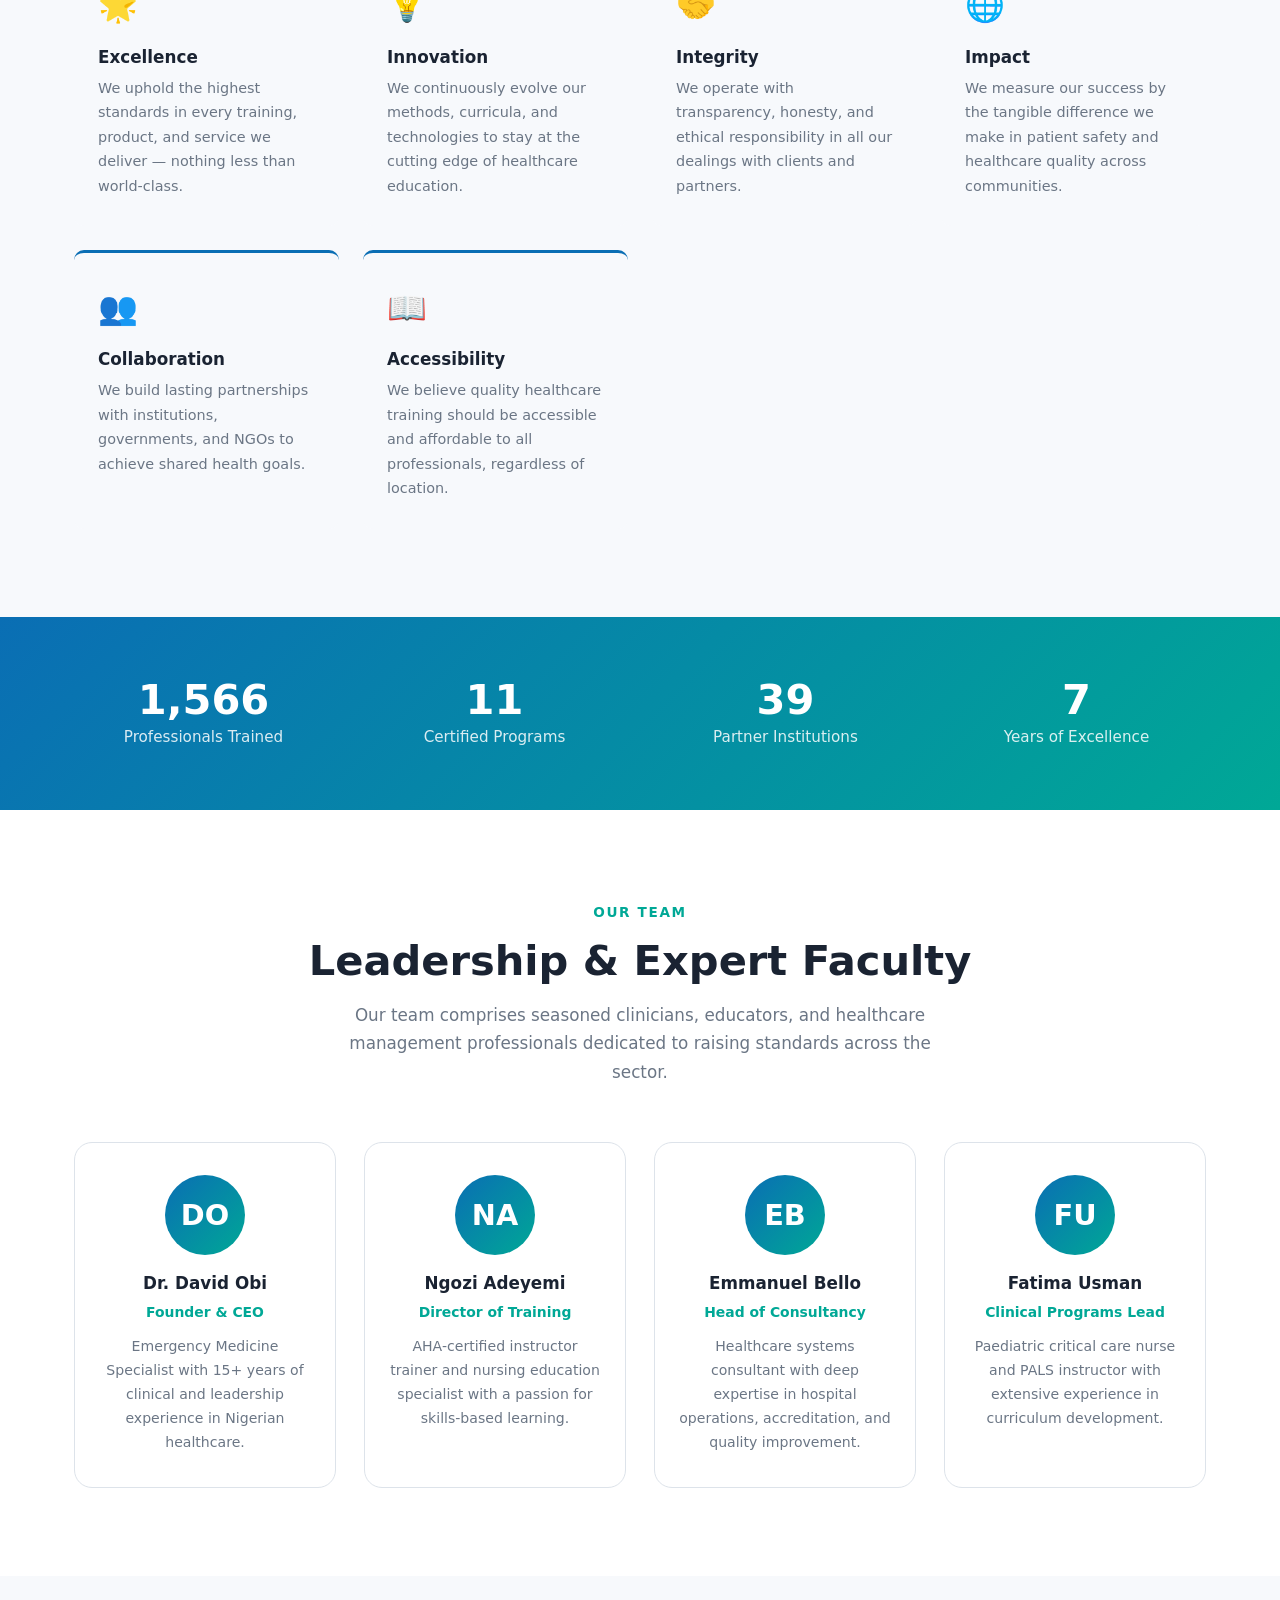
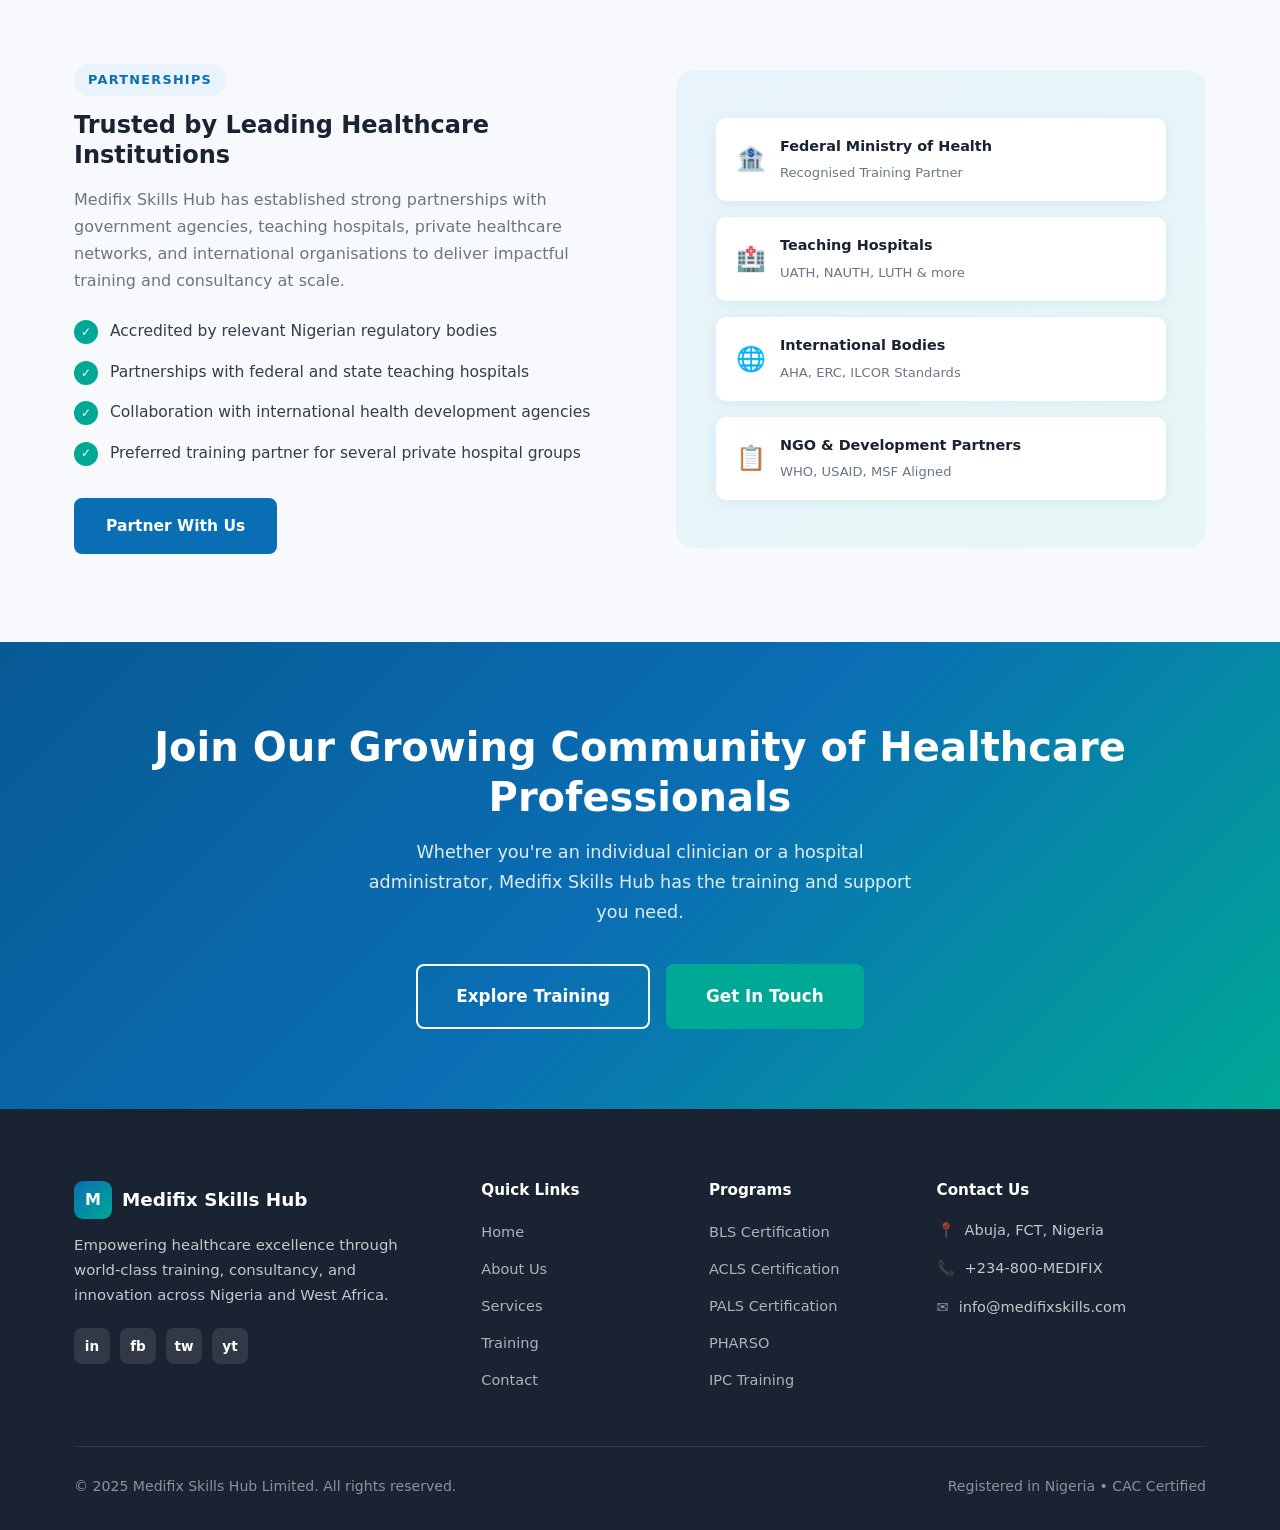
==== commit 9cdec348: "Update location from Abuja to Nairobi in about.html" ====
--- a/about.html
+++ b/about.html
@@ -48,7 +48,7 @@
         <div>
           <span class="eyebrow-tag">Who We Are</span>
           <h2>Building a Healthier Nigeria Through Knowledge</h2>
-          <p style="color:var(--text-light);margin:16px 0 20px;">Medifix Skills Hub Limited is a premier healthcare training and consultancy firm based in Abuja, Nigeria. Since our founding, we have been dedicated to bridging the skills gap in Nigeria's healthcare sector by delivering internationally benchmarked training programs, strategic consultancy, and quality medical solutions.</p>
+          <p style="color:var(--text-light);margin:16px 0 20px;">Medifix Skills Hub Limited is a premier healthcare training and consultancy firm based in Nairobi, Kenya. Since our founding, we have been dedicated to bridging the skills gap in Nigeria's healthcare sector by delivering internationally benchmarked training programs, strategic consultancy, and quality medical solutions.</p>
           <p style="color:var(--text-light);margin-bottom:28px;">Our team of experienced clinicians, educators, and healthcare management experts works tirelessly to ensure every healthcare professional we train is equipped to deliver safe, effective, and compassionate care.</p>
           <ul class="features-list">
             <li>Registered with the Corporate Affairs Commission (CAC), Nigeria</li>
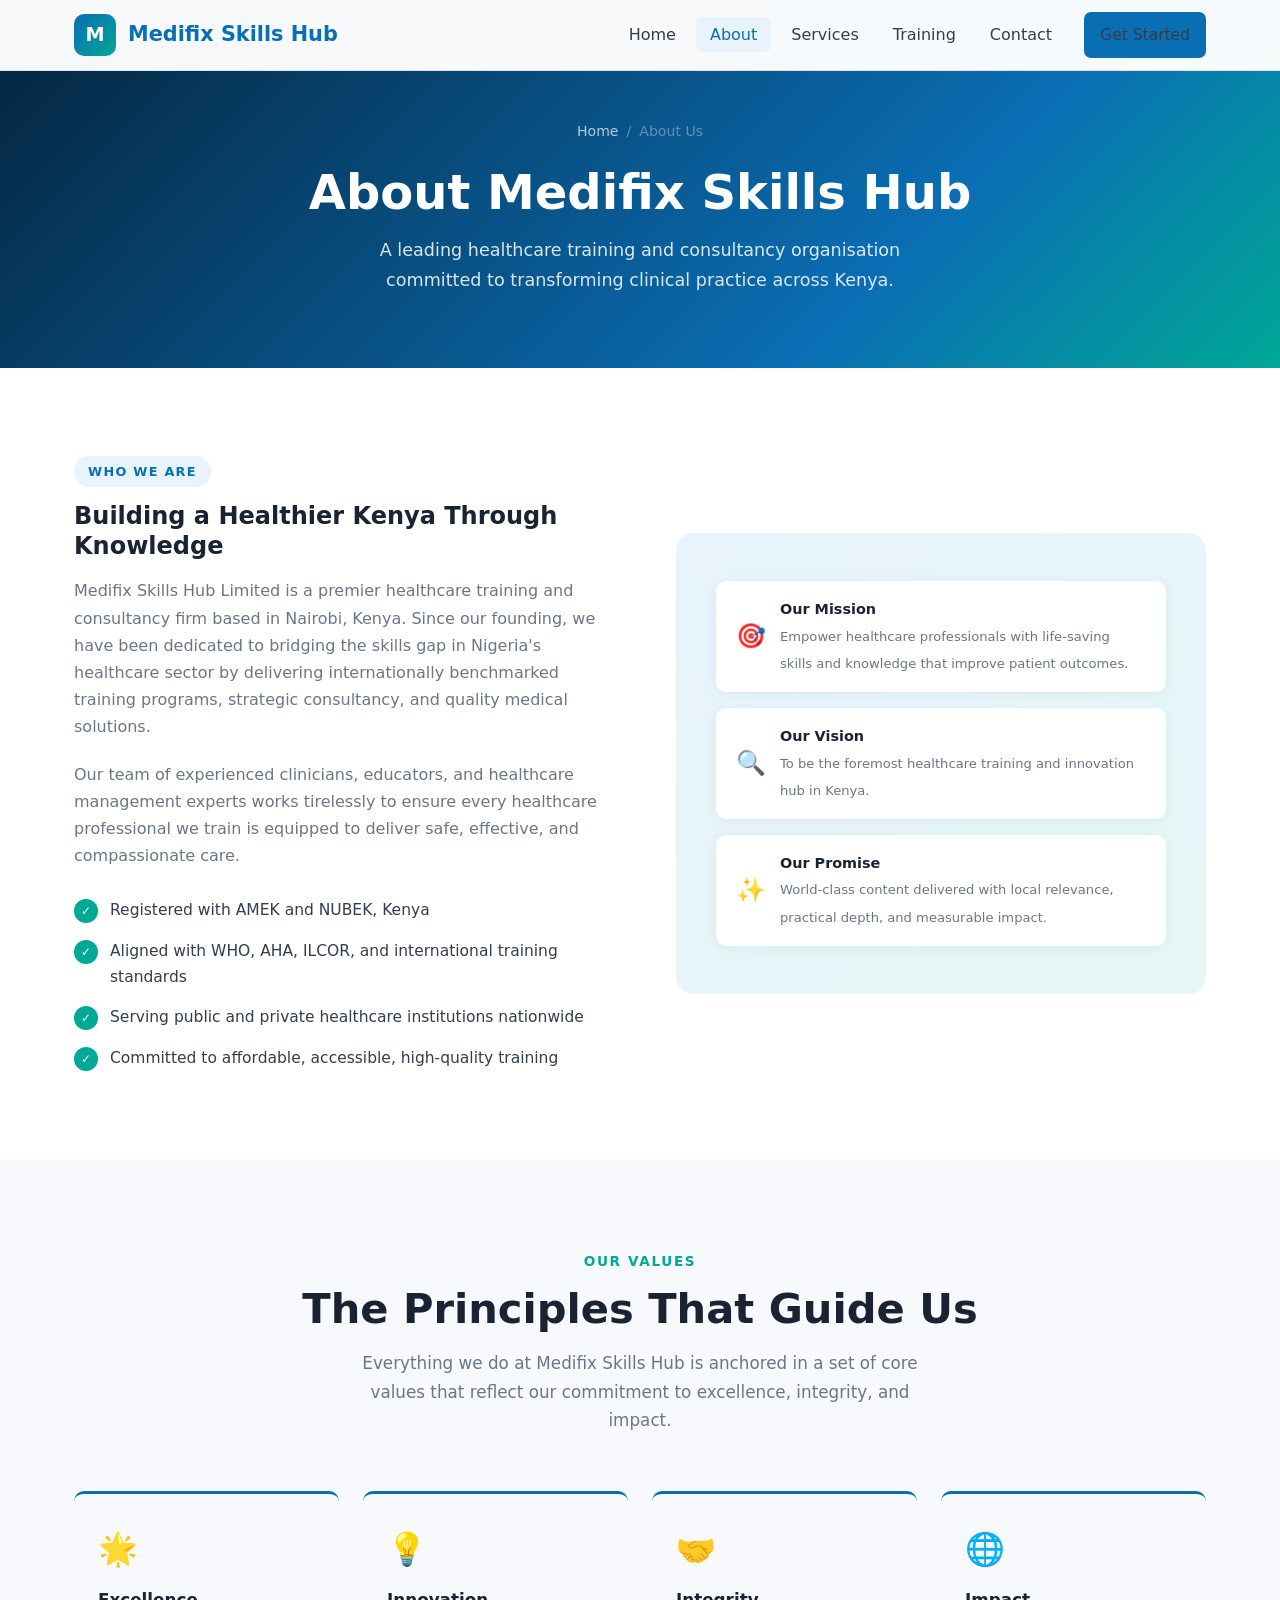
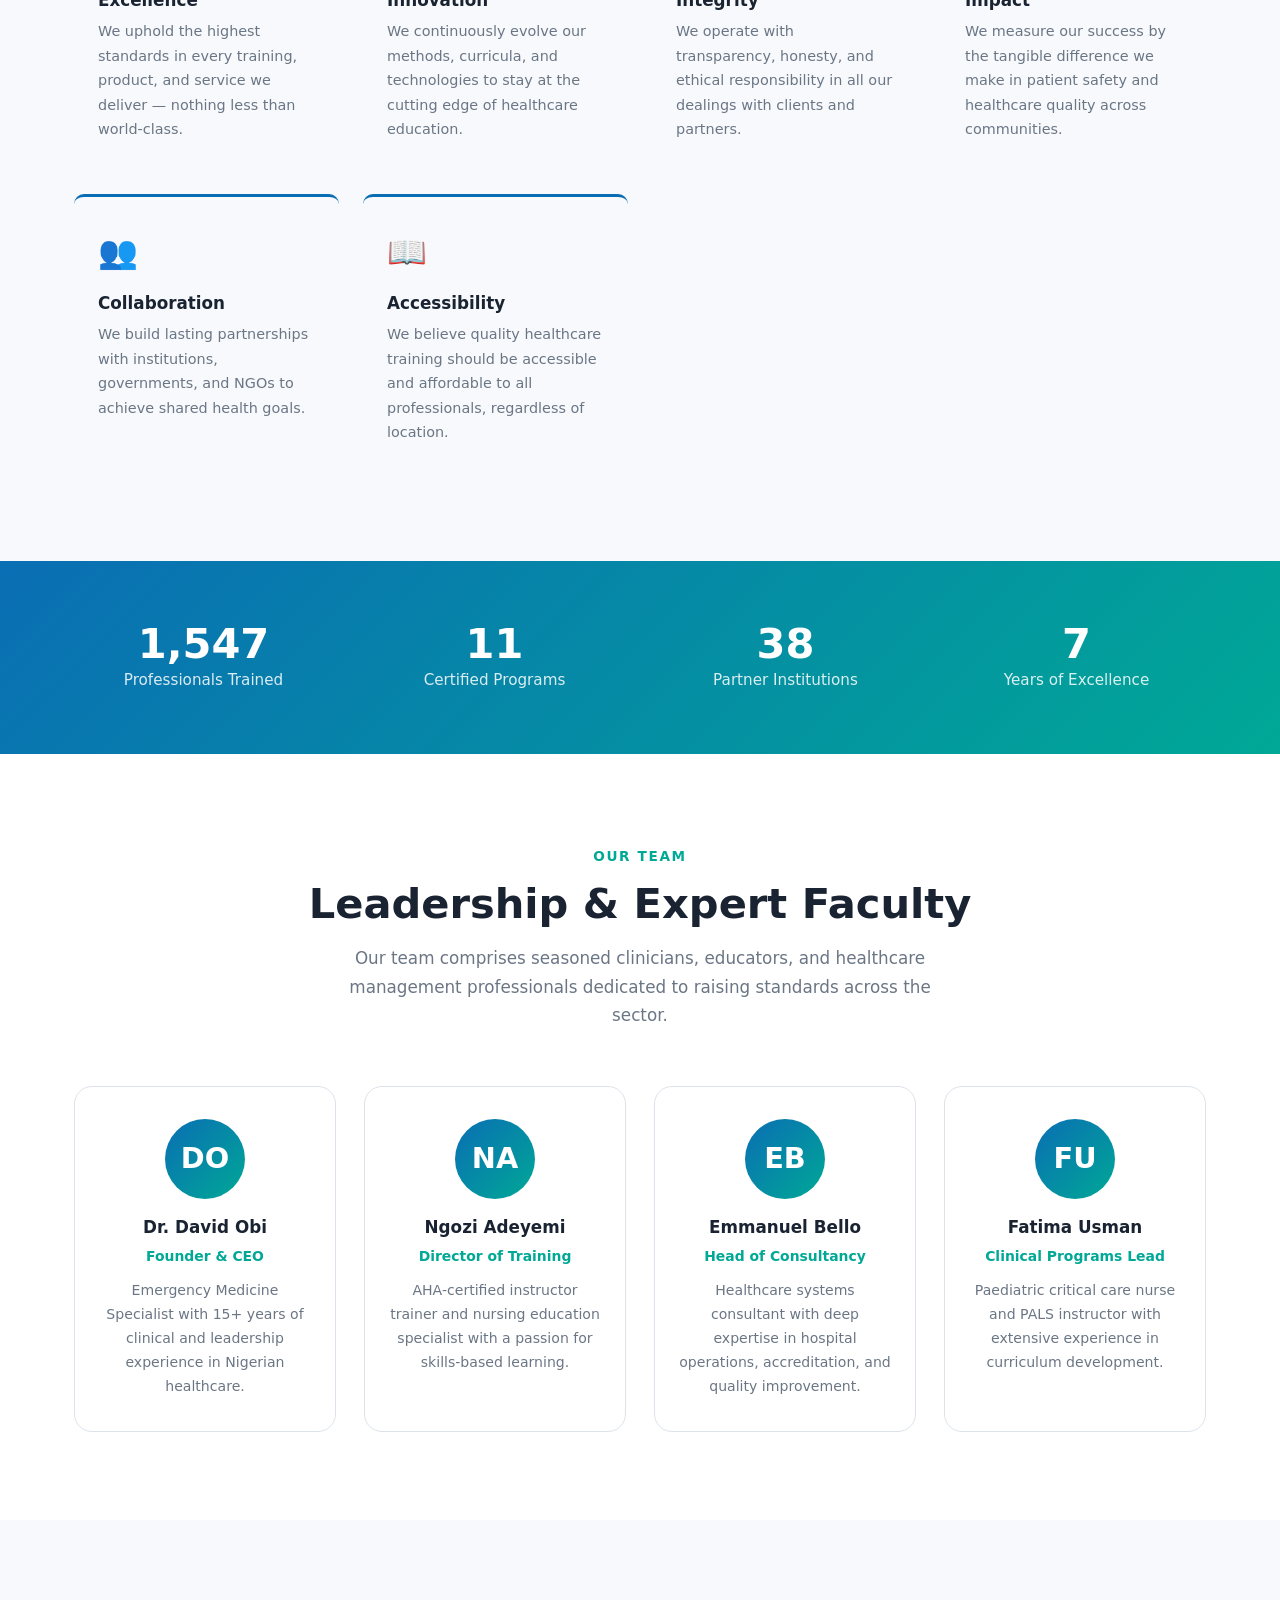
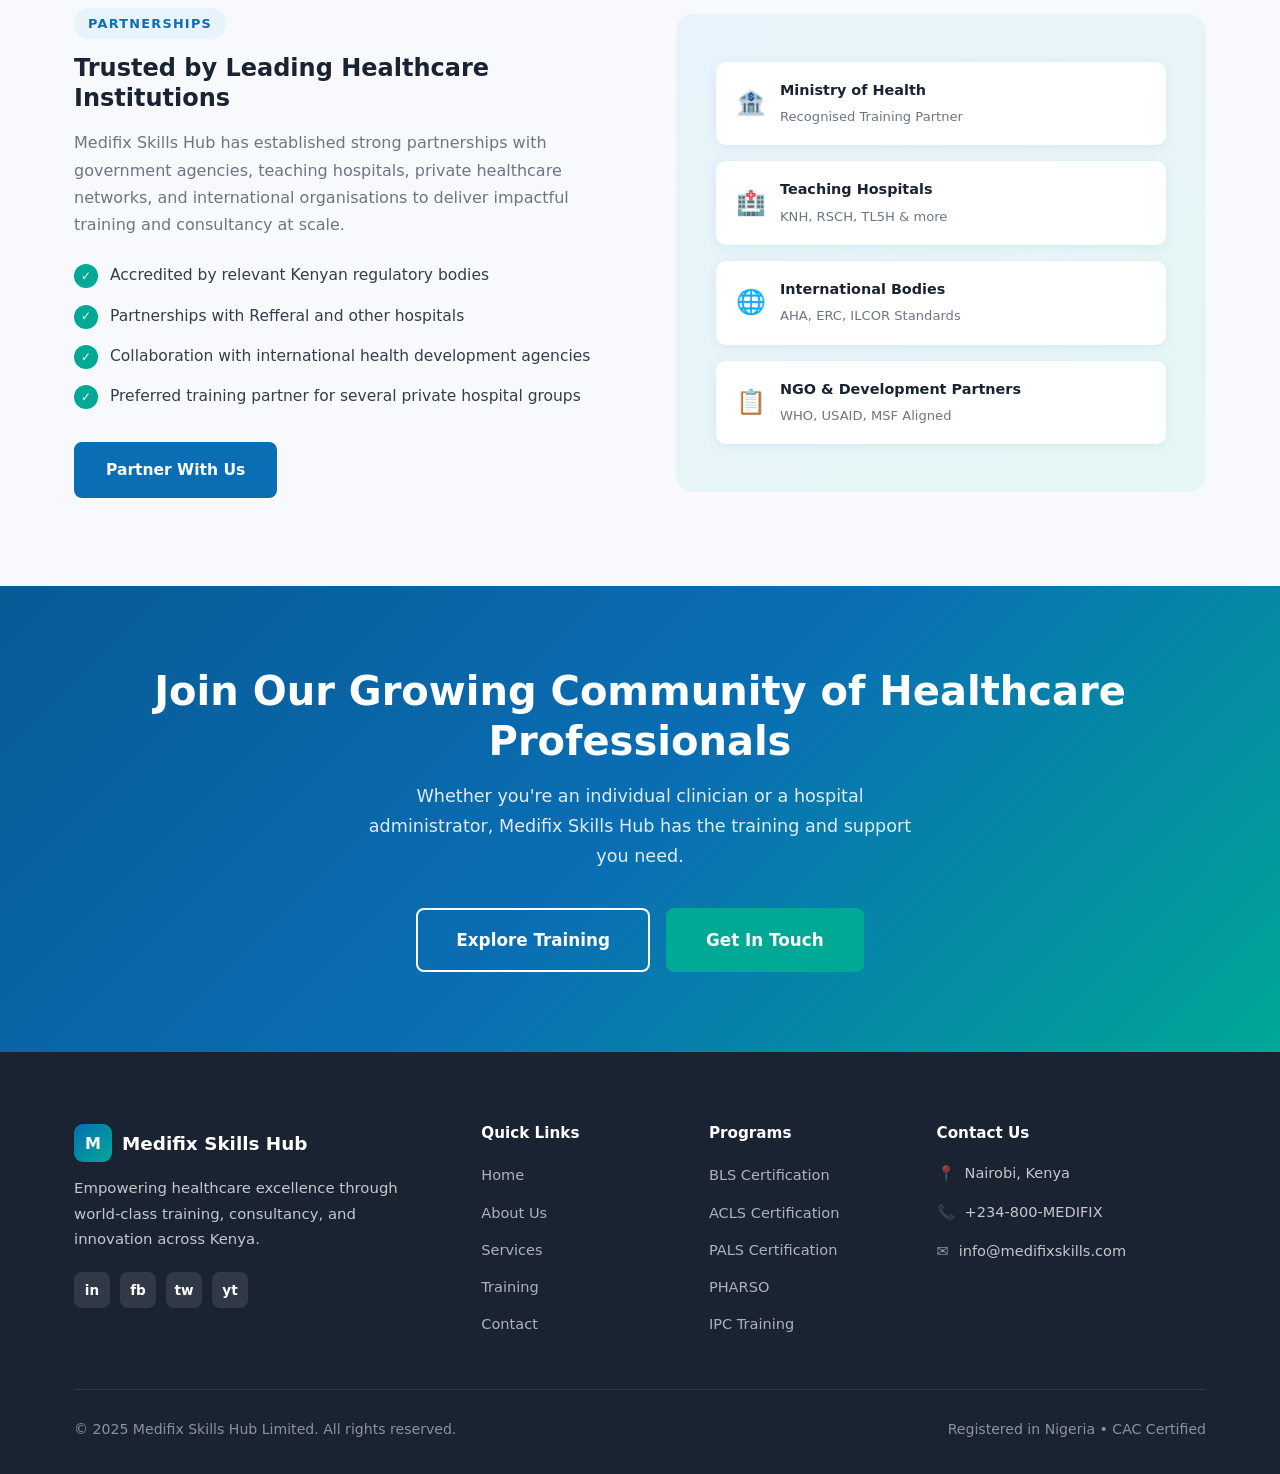
==== commit 6e4602bb: "Change references from Nigeria to Kenya in about.html Updated the content to reflect the organizatio" ====
--- a/about.html
+++ b/about.html
@@ -4,7 +4,7 @@
   <meta charset="UTF-8" />
   <meta name="viewport" content="width=device-width, initial-scale=1.0" />
   <title>About Us – Medifix Skills Hub Limited</title>
-  <meta name="description" content="Learn about Medifix Skills Hub Limited – our mission, vision, values, and the expert team driving healthcare excellence across Nigeria." />
+  <meta name="description" content="Learn about Medifix Skills Hub Limited – our mission, vision, values, and the expert team driving healthcare excellence across Kenya." />
   <link rel="stylesheet" href="css/styles.css" />
 </head>
 <body>
@@ -37,7 +37,7 @@
         <a href="index.html">Home</a><span>/</span><span>About Us</span>
       </div>
       <h1>About Medifix Skills Hub</h1>
-      <p>A leading healthcare training and consultancy organisation committed to transforming clinical practice across Nigeria and West Africa.</p>
+      <p>A leading healthcare training and consultancy organisation committed to transforming clinical practice across Kenya.</p>
     </div>
   </section>
 
@@ -47,11 +47,11 @@
       <div class="two-col">
         <div>
           <span class="eyebrow-tag">Who We Are</span>
-          <h2>Building a Healthier Nigeria Through Knowledge</h2>
+          <h2>Building a Healthier Kenya Through Knowledge</h2>
           <p style="color:var(--text-light);margin:16px 0 20px;">Medifix Skills Hub Limited is a premier healthcare training and consultancy firm based in Nairobi, Kenya. Since our founding, we have been dedicated to bridging the skills gap in Nigeria's healthcare sector by delivering internationally benchmarked training programs, strategic consultancy, and quality medical solutions.</p>
           <p style="color:var(--text-light);margin-bottom:28px;">Our team of experienced clinicians, educators, and healthcare management experts works tirelessly to ensure every healthcare professional we train is equipped to deliver safe, effective, and compassionate care.</p>
           <ul class="features-list">
-            <li>Registered with the Corporate Affairs Commission (CAC), Nigeria</li>
+            <li>Registered with AMEK and NUBEK, Kenya</li>
             <li>Aligned with WHO, AHA, ILCOR, and international training standards</li>
             <li>Serving public and private healthcare institutions nationwide</li>
             <li>Committed to affordable, accessible, high-quality training</li>
@@ -64,7 +64,7 @@
           </div>
           <div class="col-visual-item">
             <div class="icon">&#128269;</div>
-            <div><strong>Our Vision</strong><span>To be the foremost healthcare training and innovation hub in West Africa.</span></div>
+            <div><strong>Our Vision</strong><span>To be the foremost healthcare training and innovation hub in Kenya.</span></div>
           </div>
           <div class="col-visual-item">
             <div class="icon">&#10024;</div>
@@ -172,8 +172,8 @@
     <div class="container">
       <div class="two-col reverse">
         <div class="col-visual">
-          <div class="col-visual-item"><div class="icon">&#127974;</div><div><strong>Federal Ministry of Health</strong><span>Recognised Training Partner</span></div></div>
-          <div class="col-visual-item"><div class="icon">&#127973;</div><div><strong>Teaching Hospitals</strong><span>UATH, NAUTH, LUTH &amp; more</span></div></div>
+          <div class="col-visual-item"><div class="icon">&#127974;</div><div><strong>Ministry of Health</strong><span>Recognised Training Partner</span></div></div>
+          <div class="col-visual-item"><div class="icon">&#127973;</div><div><strong>Teaching Hospitals</strong><span>KNH, RSCH, TL5H &amp; more</span></div></div>
           <div class="col-visual-item"><div class="icon">&#127760;</div><div><strong>International Bodies</strong><span>AHA, ERC, ILCOR Standards</span></div></div>
           <div class="col-visual-item"><div class="icon">&#128203;</div><div><strong>NGO &amp; Development Partners</strong><span>WHO, USAID, MSF Aligned</span></div></div>
         </div>
@@ -182,8 +182,8 @@
           <h2>Trusted by Leading Healthcare Institutions</h2>
           <p style="color:var(--text-light);margin:16px 0 24px;">Medifix Skills Hub has established strong partnerships with government agencies, teaching hospitals, private healthcare networks, and international organisations to deliver impactful training and consultancy at scale.</p>
           <ul class="features-list">
-            <li>Accredited by relevant Nigerian regulatory bodies</li>
-            <li>Partnerships with federal and state teaching hospitals</li>
+            <li>Accredited by relevant Kenyan regulatory bodies</li>
+            <li>Partnerships with Refferal and other hospitals</li>
             <li>Collaboration with international health development agencies</li>
             <li>Preferred training partner for several private hospital groups</li>
           </ul>
@@ -211,7 +211,7 @@
       <div class="footer-grid">
         <div class="footer-brand">
           <a href="index.html" class="footer-logo"><div class="footer-logo-icon">M</div>Medifix Skills Hub</a>
-          <p>Empowering healthcare excellence through world-class training, consultancy, and innovation across Nigeria and West Africa.</p>
+          <p>Empowering healthcare excellence through world-class training, consultancy, and innovation across Kenya.</p>
           <div class="social-links">
             <a href="#" class="social-link">in</a><a href="#" class="social-link">fb</a>
             <a href="#" class="social-link">tw</a><a href="#" class="social-link">yt</a>
@@ -235,7 +235,7 @@
         </div>
         <div class="footer-col">
           <h4>Contact Us</h4>
-          <div class="footer-contact-item"><span>&#128205;</span><span>Abuja, FCT, Nigeria</span></div>
+          <div class="footer-contact-item"><span>&#128205;</span><span>Nairobi, Kenya</span></div>
           <div class="footer-contact-item"><span>&#128222;</span><span>+234-800-MEDIFIX</span></div>
           <div class="footer-contact-item"><span>&#9993;</span><span>info@medifixskills.com</span></div>
         </div>
